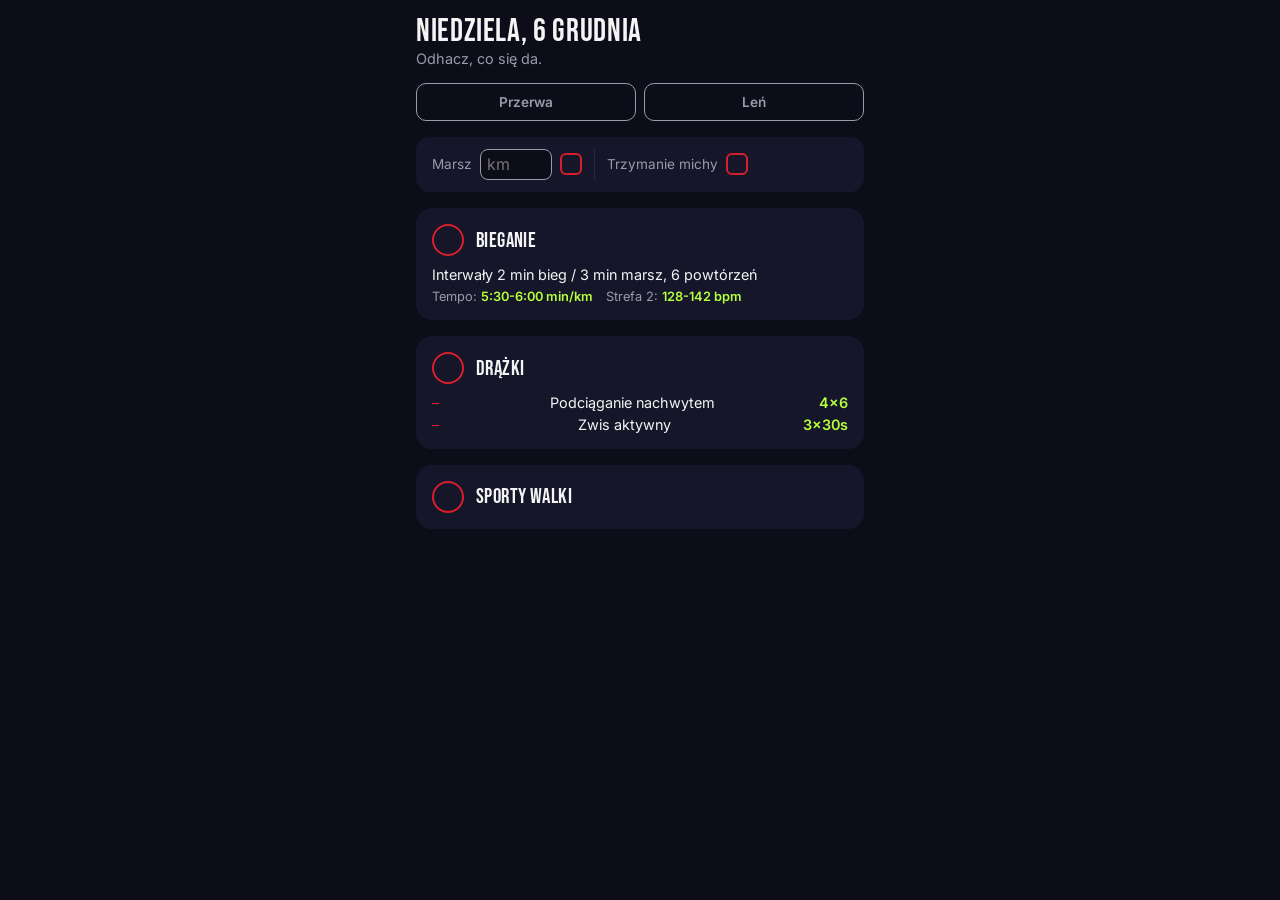
==== index.html @ 086e762e "Add files via upload" ====
<!DOCTYPE html>
<html lang="pl">
<head>
  <meta charset="UTF-8" />
  <meta name="viewport" content="width=device-width, initial-scale=1, viewport-fit=cover" />
  <title>Po co mi to było</title>
  <meta name="theme-color" content="#0d0d1a" />

  <link rel="manifest" href="./manifest.json" />
  <link rel="icon" href="./icons/icon-192.png" />
  <link rel="apple-touch-icon" href="./icons/icon-192.png" />

  <link rel="stylesheet" href="./css/style.css" />
  <link rel="preconnect" href="https://fonts.googleapis.com" />
  <link rel="preconnect" href="https://fonts.gstatic.com" crossorigin />
  <link
    href="https://fonts.googleapis.com/css2?family=Bebas+Neue&family=Inter:wght@400;500;600;700&display=swap"
    rel="stylesheet"
  />
</head>
<body>
  <div id="app">
    <p>Ładowanie…</p>
  </div>

  <script type="module" src="./js/app.js"></script>
</body>
</html>
---- css/style.css ----
/* Paleta ustalona wcześniej w projekcie */
:root {
  --color-ink: #0d0d1a;
  --color-ink-light: #16162a;
  --color-track-red: #d81e2c;
  --color-lime: #b6ff3c;
  --color-text: #f4f4f4;
  --color-text-muted: #9a9aa8;

  --font-display: "Bebas Neue", system-ui, sans-serif;
  --font-body: "Inter", system-ui, -apple-system, "Segoe UI", sans-serif;
}

* {
  box-sizing: border-box;
}

html,
body {
  margin: 0;
  padding: 0;
  background: var(--color-ink);
  color: var(--color-text);
  font-family: var(--font-body);
  min-height: 100vh;
}

#app {
  min-height: 100vh;
  display: flex;
  flex-direction: column;
  padding: 1rem 1rem 2rem;
  max-width: 480px;
  margin: 0 auto;
  gap: 1rem;
}

/* Nagłówek dnia */
.topbar {
  display: flex;
  flex-direction: column;
  gap: 0.15rem;
}

.topbar .data {
  font-family: var(--font-display);
  font-size: 2rem;
  letter-spacing: 0.02em;
  line-height: 1;
}

.topbar .komentarz {
  color: var(--color-text-muted);
  font-size: 0.9rem;
}

/* Przyciski stanu dnia */
.day-state-controls {
  display: flex;
  gap: 0.5rem;
}

.day-state-btn {
  flex: 1;
  padding: 0.6rem;
  border-radius: 10px;
  border: 1.5px solid var(--color-text-muted);
  background: transparent;
  color: var(--color-text-muted);
  font-family: var(--font-body);
  font-weight: 600;
  font-size: 0.85rem;
  cursor: pointer;
}

.day-state-btn.active-przerwa {
  border-color: var(--color-text-muted);
  background: var(--color-ink-light);
  color: var(--color-text);
}

.day-state-btn.active-len {
  border-color: var(--color-track-red);
  background: var(--color-track-red);
  color: var(--color-text);
}

/* Elementy stałe dnia: km marszu + trzymanie michy */
.fixed-row {
  display: flex;
  align-items: center;
  gap: 0.75rem;
  background: var(--color-ink-light);
  border-radius: 14px;
  padding: 0.75rem 1rem;
}

.fixed-item {
  display: flex;
  align-items: center;
  gap: 0.5rem;
}

.fixed-item label {
  font-size: 0.85rem;
  color: var(--color-text-muted);
  white-space: nowrap;
}

.km-input {
  width: 4.5rem;
  background: var(--color-ink);
  border: 1.5px solid var(--color-text-muted);
  border-radius: 8px;
  color: var(--color-text);
  font-family: var(--font-body);
  font-size: 1rem;
  padding: 0.3rem 0.4rem;
}

.fixed-divider {
  width: 1px;
  align-self: stretch;
  background: rgba(255, 255, 255, 0.08);
}

/* Checkbox binarny (km potwierdzenie, trzymanie michy) */
.checkbox-binary {
  width: 22px;
  height: 22px;
  border-radius: 6px;
  border: 2px solid var(--color-track-red);
  background: transparent;
  cursor: pointer;
  flex-shrink: 0;
  display: inline-flex;
  align-items: center;
  justify-content: center;
}
.checkbox-binary.checked {
  background: var(--color-lime);
  border-color: var(--color-lime);
}
.checkbox-binary.checked::after {
  content: "✓";
  color: var(--color-ink);
  font-weight: 700;
  font-size: 13px;
}

/* Kafelek kategorii */
.tile {
  background: var(--color-ink-light);
  border-radius: 16px;
  padding: 1rem;
  display: flex;
  flex-direction: column;
  gap: 0.6rem;
}

.tile-header {
  display: flex;
  align-items: center;
  gap: 0.75rem;
}

.tile-header .tile-title {
  font-family: var(--font-display);
  font-size: 1.3rem;
  letter-spacing: 0.02em;
}

/* Tristate checkbox — sygnaturowy element apki */
.tristate {
  width: 32px;
  height: 32px;
  border-radius: 50%;
  border: 2.5px solid var(--color-track-red);
  cursor: pointer;
  flex-shrink: 0;
  display: inline-flex;
  align-items: center;
  justify-content: center;
  background: transparent;
  transition: background 0.15s ease;
}

.tristate[data-state="czesciowo"] {
  background: linear-gradient(90deg, var(--color-lime) 50%, transparent 50%);
}

.tristate[data-state="zrealizowany"] {
  background: var(--color-lime);
  border-color: var(--color-lime);
}
.tristate[data-state="zrealizowany"]::after {
  content: "✓";
  color: var(--color-ink);
  font-weight: 700;
  font-size: 16px;
}

.tile-body {
  font-size: 0.9rem;
  color: var(--color-text);
}

.tile-body .opis {
  margin: 0 0 0.4rem;
}

.tile-meta {
  display: flex;
  flex-wrap: wrap;
  gap: 0.4rem 0.8rem;
  font-size: 0.8rem;
  color: var(--color-text-muted);
}

.tile-meta span strong {
  color: var(--color-lime);
  font-weight: 600;
}

.exercise-list {
  list-style: none;
  margin: 0;
  padding: 0;
  display: flex;
  flex-direction: column;
  gap: 0.3rem;
  font-size: 0.9rem;
}

.exercise-list li {
  display: flex;
  justify-content: space-between;
  gap: 0.5rem;
}

.exercise-list li::before {
  content: "–";
  margin-right: 0.4rem;
  color: var(--color-track-red);
}

.exercise-list li .ilosc {
  color: var(--color-lime);
  font-weight: 600;
  white-space: nowrap;
}

/* Stan dnia zastępujący kafelki (przerwa / leń) */
.day-off-message {
  background: var(--color-ink-light);
  border-radius: 16px;
  padding: 2rem 1rem;
  text-align: center;
  color: var(--color-text-muted);
  font-size: 0.95rem;
}
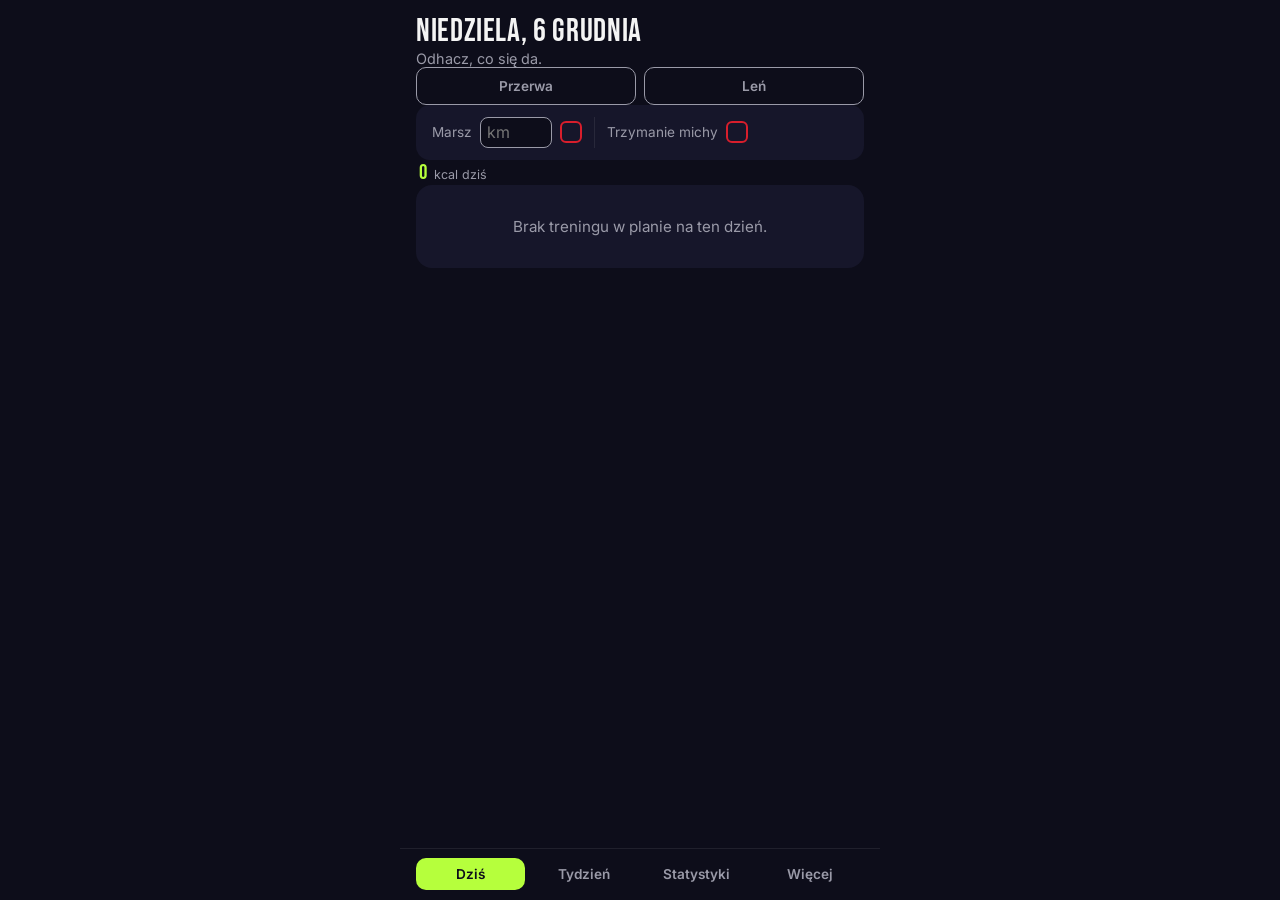
==== commit c62ded72: "Add files via upload" ====
--- a/index.html
+++ b/index.html
@@ -3,7 +3,7 @@
 <head>
   <meta charset="UTF-8" />
   <meta name="viewport" content="width=device-width, initial-scale=1, viewport-fit=cover" />
-  <title>Po co mi to było</title>
+  <title>Do Startu</title>
   <meta name="theme-color" content="#0d0d1a" />
 
   <link rel="manifest" href="./manifest.json" />
--- a/css/style.css
+++ b/css/style.css
@@ -238,9 +238,8 @@
   gap: 0.5rem;
 }
 
-.exercise-list li::before {
-  content: "–";
-  margin-right: 0.4rem;
+.exercise-list li .nazwa-cwiczenia::before {
+  content: "– ";
   color: var(--color-track-red);
 }
 
@@ -248,6 +247,30 @@
   color: var(--color-lime);
   font-weight: 600;
   white-space: nowrap;
+}
+
+.kalorie-info {
+  margin: 0.3rem 0 0;
+  font-size: 0.78rem;
+  color: var(--color-text-muted);
+}
+
+.kalorie-dzien {
+  display: flex;
+  align-items: baseline;
+  gap: 0.4rem;
+  padding: 0 0.2rem;
+}
+
+.kalorie-wartosc {
+  font-family: var(--font-display);
+  font-size: 1.3rem;
+  color: var(--color-lime);
+}
+
+.kalorie-etykieta {
+  font-size: 0.78rem;
+  color: var(--color-text-muted);
 }
 
 /* Stan dnia zastępujący kafelki (przerwa / leń) */
@@ -259,3 +282,475 @@
   color: var(--color-text-muted);
   font-size: 0.95rem;
 }
+
+/* Zakładki nawigacji dolnej */
+#app {
+  padding-bottom: 0;
+}
+
+#widok {
+  flex: 1;
+  padding-bottom: 1rem;
+}
+
+.tab-bar {
+  position: sticky;
+  bottom: 0;
+  display: flex;
+  gap: 0.25rem;
+  background: var(--color-ink);
+  border-top: 1px solid rgba(255, 255, 255, 0.08);
+  padding: 0.6rem 0.25rem calc(0.6rem + env(safe-area-inset-bottom));
+  margin: 0 -1rem;
+  padding-left: 1rem;
+  padding-right: 1rem;
+}
+
+.tab-btn {
+  flex: 1;
+  background: transparent;
+  border: none;
+  color: var(--color-text-muted);
+  font-family: var(--font-body);
+  font-weight: 600;
+  font-size: 0.85rem;
+  padding: 0.5rem;
+  border-radius: 10px;
+  cursor: pointer;
+}
+
+.tab-btn.aktywny {
+  color: var(--color-ink);
+  background: var(--color-lime);
+}
+
+/* Widok tygodnia — nawigacja i pasek dni */
+.tydzien-nav {
+  display: flex;
+  align-items: center;
+  justify-content: space-between;
+  margin-bottom: 0.75rem;
+}
+
+.tydzien-zakres {
+  font-family: var(--font-display);
+  font-size: 1.1rem;
+  letter-spacing: 0.02em;
+}
+
+.tydzien-strzalka {
+  background: var(--color-ink-light);
+  border: none;
+  color: var(--color-text);
+  width: 36px;
+  height: 36px;
+  border-radius: 10px;
+  font-size: 1.2rem;
+  cursor: pointer;
+}
+
+.dni-pasek {
+  display: grid;
+  grid-template-columns: repeat(7, 1fr);
+  gap: 0.35rem;
+  margin-bottom: 1rem;
+}
+
+.dzien-pigulka {
+  background: var(--color-ink-light);
+  border: 2px solid transparent;
+  border-radius: 12px;
+  padding: 0.5rem 0.2rem;
+  display: flex;
+  flex-direction: column;
+  align-items: center;
+  gap: 0.2rem;
+  cursor: pointer;
+  color: var(--color-text-muted);
+}
+
+.dzien-pigulka .dzien-tyg {
+  font-size: 0.7rem;
+  text-transform: uppercase;
+}
+
+.dzien-pigulka .dzien-num {
+  font-family: var(--font-display);
+  font-size: 1.1rem;
+  color: var(--color-text);
+}
+
+.dzien-pigulka.aktywny {
+  border-color: var(--color-lime);
+}
+
+.dzien-pigulka.stan-pelny {
+  background: rgba(182, 255, 60, 0.18);
+}
+
+.dzien-pigulka.stan-czesciowy {
+  background: rgba(182, 255, 60, 0.08);
+}
+
+.dzien-pigulka.stan-przerwa {
+  background: rgba(255, 255, 255, 0.05);
+}
+
+.dzien-pigulka.stan-len {
+  background: rgba(216, 30, 44, 0.18);
+}
+
+/* Widok statystyk */
+.sekcja-naglowek {
+  font-family: var(--font-display);
+  font-size: 1.1rem;
+  letter-spacing: 0.02em;
+  color: var(--color-text-muted);
+  margin-top: 0.5rem;
+}
+
+.stat-grid-duze {
+  display: grid;
+  grid-template-columns: 1fr 1fr;
+  gap: 0.6rem;
+}
+
+.stat-grid {
+  display: grid;
+  grid-template-columns: 1fr 1fr;
+  gap: 0.6rem;
+}
+
+.stat-card {
+  background: var(--color-ink-light);
+  border-radius: 14px;
+  padding: 0.9rem;
+  display: flex;
+  flex-direction: column;
+  gap: 0.2rem;
+}
+
+.stat-card.szeroki {
+  grid-column: 1 / -1;
+}
+
+.stat-value {
+  font-family: var(--font-display);
+  font-size: 1.8rem;
+  color: var(--color-lime);
+  line-height: 1;
+}
+
+.stat-card.duzy .stat-value {
+  font-size: 2.2rem;
+}
+
+.stat-label {
+  font-size: 0.8rem;
+  color: var(--color-text-muted);
+}
+
+.bar-chart {
+  display: flex;
+  align-items: flex-end;
+  gap: 0.5rem;
+  height: 120px;
+  background: var(--color-ink-light);
+  border-radius: 14px;
+  padding: 1rem 0.75rem 0.5rem;
+}
+
+.bar-col {
+  flex: 1;
+  display: flex;
+  flex-direction: column;
+  align-items: center;
+  justify-content: flex-end;
+  height: 100%;
+  gap: 0.3rem;
+}
+
+.bar {
+  width: 100%;
+  background: var(--color-track-red);
+  border-radius: 4px 4px 0 0;
+  min-height: 3px;
+}
+
+.bar-label {
+  font-size: 0.7rem;
+  color: var(--color-text-muted);
+}
+
+/* Przycisk cofnij w podwidokach */
+.cofnij-btn {
+  background: none;
+  border: none;
+  color: var(--color-text-muted);
+  font-family: var(--font-body);
+  font-size: 0.85rem;
+  font-weight: 600;
+  padding: 0.25rem 0;
+  cursor: pointer;
+  align-self: flex-start;
+}
+
+/* Menu "Więcej" */
+.menu-lista {
+  display: flex;
+  flex-direction: column;
+  gap: 0.5rem;
+}
+
+.menu-pozycja {
+  display: flex;
+  justify-content: space-between;
+  align-items: center;
+  background: var(--color-ink-light);
+  border: none;
+  border-radius: 14px;
+  padding: 1rem;
+  color: var(--color-text);
+  font-family: var(--font-body);
+  font-size: 0.95rem;
+  font-weight: 600;
+  cursor: pointer;
+}
+
+.menu-strzalka {
+  color: var(--color-text-muted);
+}
+
+/* Achievementy */
+.ach-lista {
+  display: flex;
+  flex-direction: column;
+  gap: 0.5rem;
+}
+
+.ach-item {
+  display: flex;
+  align-items: center;
+  gap: 0.75rem;
+  background: var(--color-ink-light);
+  border-radius: 12px;
+  padding: 0.7rem 0.9rem;
+}
+
+.ach-item.zablokowany {
+  opacity: 0.5;
+}
+
+.ach-znacznik {
+  width: 26px;
+  height: 26px;
+  border-radius: 50%;
+  display: flex;
+  align-items: center;
+  justify-content: center;
+  flex-shrink: 0;
+  font-weight: 700;
+}
+
+.ach-item.odblokowany .ach-znacznik {
+  background: var(--color-lime);
+  color: var(--color-ink);
+}
+
+.ach-item.zablokowany .ach-znacznik {
+  background: transparent;
+  border: 2px solid var(--color-text-muted);
+  color: var(--color-text-muted);
+}
+
+.ach-tresc {
+  display: flex;
+  flex-direction: column;
+}
+
+.ach-nazwa {
+  font-weight: 600;
+  font-size: 0.9rem;
+}
+
+.ach-opis {
+  font-size: 0.78rem;
+  color: var(--color-text-muted);
+}
+
+.pusta-lista {
+  color: var(--color-text-muted);
+  font-size: 0.85rem;
+}
+
+/* Przyciski dodawania + mini formularze */
+.dodaj-btn {
+  background: var(--color-ink-light);
+  border: 1.5px dashed var(--color-text-muted);
+  border-radius: 12px;
+  color: var(--color-text);
+  font-family: var(--font-body);
+  font-weight: 600;
+  font-size: 0.85rem;
+  padding: 0.7rem;
+  cursor: pointer;
+  margin-top: 0.25rem;
+}
+
+.dodaj-btn.maly {
+  padding: 0.4rem;
+  font-size: 0.78rem;
+  width: 100%;
+}
+
+.mini-formularz {
+  display: flex;
+  gap: 0.5rem;
+  margin-top: 0.5rem;
+}
+
+.mini-formularz input {
+  flex: 1;
+  background: var(--color-ink);
+  border: 1.5px solid var(--color-text-muted);
+  border-radius: 8px;
+  color: var(--color-text);
+  font-family: var(--font-body);
+  padding: 0.4rem 0.6rem;
+  min-width: 0;
+}
+
+.mini-formularz button {
+  background: var(--color-lime);
+  border: none;
+  border-radius: 8px;
+  color: var(--color-ink);
+  font-weight: 700;
+  padding: 0.4rem 0.9rem;
+  cursor: pointer;
+}
+
+/* Rekordy personalne */
+.pr-card {
+  background: var(--color-ink-light);
+  border-radius: 14px;
+  padding: 1rem;
+  display: flex;
+  flex-direction: column;
+  gap: 0.5rem;
+}
+
+.pr-card-header {
+  display: flex;
+  justify-content: space-between;
+  align-items: baseline;
+}
+
+.pr-nazwa {
+  font-size: 0.85rem;
+  color: var(--color-text-muted);
+}
+
+.pr-najlepszy {
+  font-family: var(--font-display);
+  font-size: 1.4rem;
+  color: var(--color-lime);
+}
+
+.pr-wykres {
+  width: 100%;
+  height: 56px;
+}
+
+.pr-wykres polyline {
+  stroke: var(--color-lime);
+}
+
+.brak-wykresu {
+  font-size: 0.78rem;
+  color: var(--color-text-muted);
+}
+
+/* Konfiguracja */
+.kat-checkboxy {
+  display: flex;
+  flex-direction: column;
+  gap: 0.4rem;
+}
+
+.kat-wiersz {
+  display: flex;
+  align-items: center;
+  gap: 0.6rem;
+  background: var(--color-ink-light);
+  border-radius: 10px;
+  padding: 0.6rem 0.8rem;
+  font-size: 0.88rem;
+  cursor: pointer;
+}
+
+.kat-wiersz input {
+  width: 18px;
+  height: 18px;
+  accent-color: var(--color-lime);
+}
+
+.ai-instrukcja {
+  background: var(--color-ink);
+  border: 1px solid rgba(255, 255, 255, 0.08);
+  border-radius: 12px;
+  padding: 0.8rem;
+  font-size: 0.78rem;
+  line-height: 1.5;
+  white-space: pre-wrap;
+  word-break: break-word;
+  color: var(--color-text-muted);
+  max-height: 260px;
+  overflow-y: auto;
+}
+
+.import-textarea {
+  width: 100%;
+  min-height: 100px;
+  background: var(--color-ink-light);
+  border: 1.5px solid var(--color-text-muted);
+  border-radius: 12px;
+  color: var(--color-text);
+  font-family: var(--font-body);
+  font-size: 0.85rem;
+  padding: 0.7rem;
+  resize: vertical;
+}
+
+.komunikat-sukces {
+  color: var(--color-lime);
+  font-size: 0.85rem;
+  margin-top: 0.5rem;
+}
+
+.komunikat-blad {
+  color: var(--color-track-red);
+  font-size: 0.85rem;
+  margin-top: 0.5rem;
+}
+
+/* Strefa niebezpieczna — reset danych */
+.reset-btn {
+  background: transparent;
+  border: 1.5px solid var(--color-track-red);
+  border-radius: 12px;
+  color: var(--color-track-red);
+  font-family: var(--font-body);
+  font-weight: 600;
+  font-size: 0.85rem;
+  padding: 0.7rem;
+  cursor: pointer;
+  width: 100%;
+}
+
+.opis-sekcji {
+  font-size: 0.8rem;
+  color: var(--color-text-muted);
+  margin: 0 0 0.25rem;
+  line-height: 1.4;
+}
